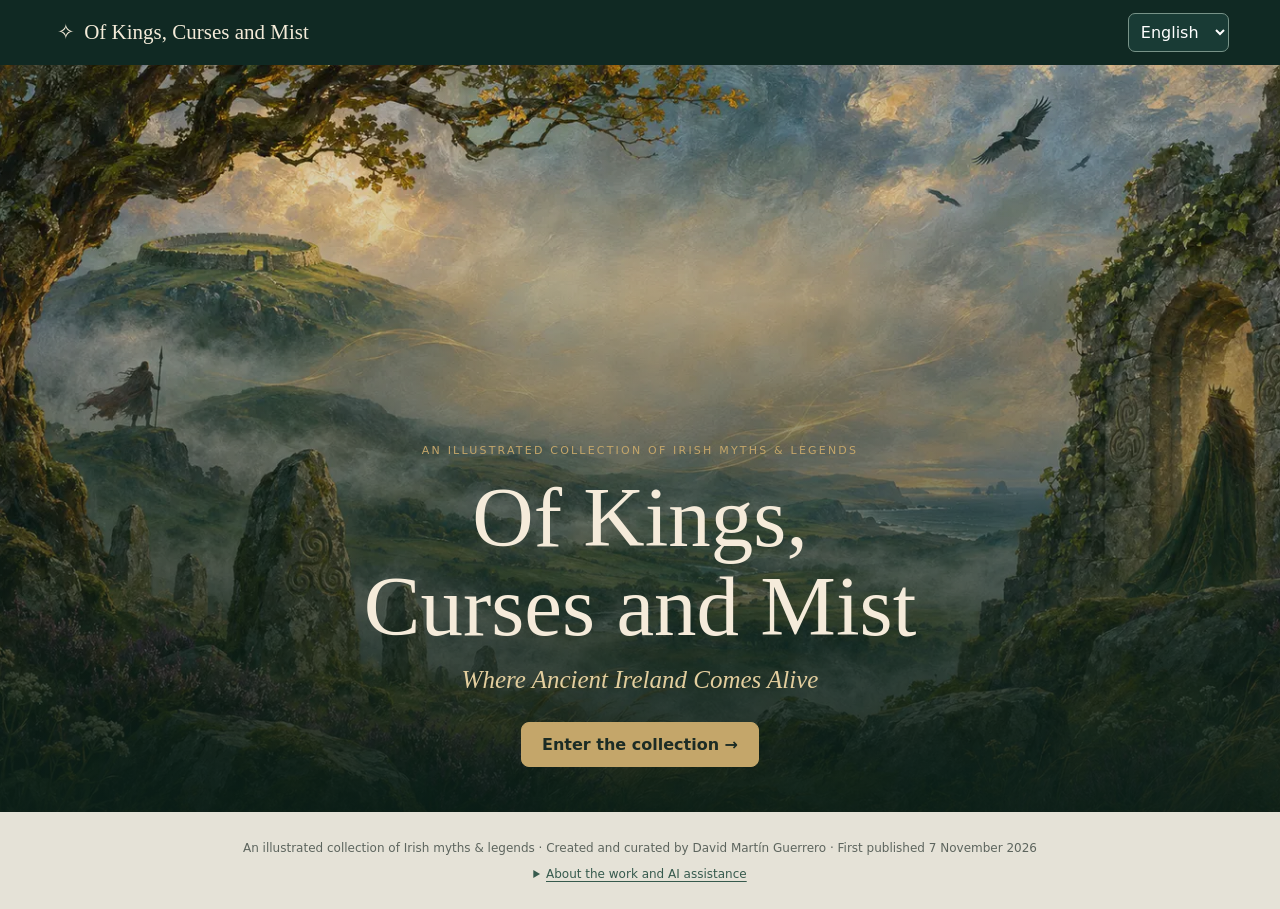
==== index.html @ 431682f1 "Localize collection title and add bilingual authorship and AI credits" ====
<!doctype html>
<html lang="en">
<head>
  <meta charset="utf-8">
  <meta name="viewport" content="width=device-width, initial-scale=1">
  <meta name="theme-color" content="#193b35">
  <meta name="description" content="Of Kings, Curses and Mist — an illustrated bilingual collection of Irish myths and legends.">
  <title>Of Kings, Curses and Mist</title>
  <link rel="stylesheet" href="styles.css">
  <link rel="stylesheet" href="cover.css">
  <link rel="stylesheet" href="reader-enhancements.css">
</head>
<body>
  <header class="site-header">
    <button class="brand" id="homeButton">✧ <span id="brandTitle">Of Kings, Curses and Mist</span></button>
    <div class="header-actions">
      <label for="language" class="sr-only">Language / Idioma</label>
      <select id="language"><option value="en">English</option><option value="es">Español</option></select>
    </div>
  </header>
  <main id="app" tabindex="-1"></main>
  <footer class="site-footer">
    <p><span id="footerCredit">An illustrated collection of Irish myths & legends</span> · <span id="footerAuthor">Created and curated by David Martín Guerrero</span> · <span id="footerDate">First published 7 November 2026</span></p>
    <details class="project-credits">
      <summary id="creditToggle">About the work and AI assistance</summary>
      <p id="creditNote">Original literary retellings of traditional Irish legends, developed and reviewed under the editorial direction of David Martín Guerrero. AI tools have assisted with writing, translation, and the creation of original illustrations. The underlying legends belong to Irish oral and literary tradition.</p>
    </details>
  </footer>
  <script src="main.js" defer></script>
</body>
</html>
---- styles.css ----
:root{--forest:#193b35;--deep:#102923;--gold:#c4a66a;--paper:#f2eadb;--ink:#26342f;--muted:#52665e;--line:#d9cfba;--font-scale:1}*{box-sizing:border-box}body{margin:0;background:#e5e2d7;color:var(--ink);font-family:system-ui,-apple-system,Segoe UI,sans-serif}button,select{font:inherit}button{cursor:pointer}button:focus-visible,select:focus-visible{outline:3px solid #a87824;outline-offset:3px}.sr-only{position:absolute;width:1px;height:1px;overflow:hidden;clip:rect(0,0,0,0)}.site-header{display:flex;justify-content:space-between;align-items:center;padding:13px clamp(16px,4vw,56px);background:var(--deep);color:#f4ebd9;gap:12px}.brand{display:flex;align-items:center;gap:9px;border:0;background:none;color:inherit;font-family:Georgia,serif;font-size:clamp(15px,2vw,21px);text-align:left}.brand:first-letter{color:var(--gold)}.header-actions select{border:1px solid #789388;border-radius:7px;padding:8px;background:var(--forest);color:white}.site-footer{font-size:12px;text-align:center;color:#5d655e;padding:24px}.hero{min-height:min(760px,83vh);display:flex;align-items:flex-end;justify-content:center;padding:45px 20px;background:linear-gradient(0deg,rgba(9,29,23,.94),rgba(9,29,23,.15) 75%),url('assets/children-of-lir-lake.webp') center/cover no-repeat;color:#f5ebda}.hero-content{text-align:center;max-width:770px}.eyebrow{text-transform:uppercase;letter-spacing:.2em;font-size:11px;color:var(--gold)}h1,h2,h3{font-family:Georgia,'Times New Roman',serif;font-weight:500}h1{font-size:clamp(40px,7vw,85px);line-height:1.04;margin:16px 0}h2{font-size:clamp(29px,4vw,46px);margin:12px 0}.hero em{font-family:Georgia,serif;color:#e3ce9e;font-size:clamp(18px,3vw,25px)}.button{background:var(--forest);color:#fff;border:1px solid var(--forest);border-radius:8px;padding:12px 20px;min-height:45px}.button.gold{background:var(--gold);color:#1c2c25;border-color:var(--gold);font-weight:700;margin-top:28px}.button.secondary{background:transparent;color:inherit;border-color:#9a9b89}.button:disabled{opacity:.45;cursor:not-allowed}.library{max-width:1040px;margin:0 auto;padding:55px 22px 80px}.library-intro{max-width:680px;margin-bottom:32px}.book-grid{display:grid;grid-template-columns:repeat(auto-fit,minmax(225px,1fr));gap:24px}.book-card{background:#fffaf0;border:1px solid #d8cfb9;border-radius:12px;overflow:hidden;box-shadow:0 12px 25px #243e3020}.book-card img{width:100%;height:250px;object-fit:cover;display:block}.book-card-content{padding:20px}.book-card p{color:var(--muted);line-height:1.5}.book-card h3{font-size:25px;margin:7px 0}.mini-label{font-size:12px;color:#66756e;letter-spacing:.12em;text-transform:uppercase}.book-card .button{width:100%}.reader-wrap{max-width:1450px;margin:0 auto;padding:18px clamp(12px,2.5vw,32px) 40px}.reader-tools{display:flex;flex-wrap:wrap;gap:9px;align-items:center;justify-content:space-between;margin:0 0 14px}.reader-tools .left,.reader-tools .right{display:flex;align-items:center;gap:8px;flex-wrap:wrap}.tool{background:#fff8eb;border:1px solid #bfb4a2;padding:9px 12px;border-radius:7px;color:#253b32;min-height:40px}.tool[aria-pressed=true]{background:#dce8de;border-color:#477257}.spread{display:grid;grid-template-columns:1fr 1fr;min-height:min(710px,72vh);background:var(--paper);border:1px solid #c5baa5;border-radius:12px;overflow:hidden;box-shadow:0 18px 42px #263a3026;animation:pageappear .25s ease}.page-image{position:relative;min-height:480px;background:#405b4e}.page-image img{width:100%;height:100%;position:absolute;inset:0;object-fit:cover}.image-caption{position:absolute;bottom:0;left:0;right:0;color:#f6eee0;padding:40px 20px 16px;font-family:Georgia,serif;background:linear-gradient(transparent,#142f29b8)}.page-text{padding:clamp(24px,4vw,64px);background:var(--paper);box-shadow:inset 11px 0 19px #ab9d8022;overflow:auto;max-height:74vh}.page-text h2{font-size:clamp(25px,3vw,38px);margin:8px 0 22px}.prose{font-family:Georgia,'Times New Roman',serif;font-size:calc(18px * var(--font-scale));line-height:1.75}.prose p{margin:0 0 1.15em}.folio{color:#897d65;font-size:12px;margin-bottom:14px}.reader-navigation{display:flex;align-items:center;justify-content:space-between;gap:12px;padding:19px 0}.reader-navigation .button{min-width:110px}.page-count{font-size:14px;color:#4d5b54}.reader-wrap.night{--paper:#23322f;--ink:#eee8d8;--line:#485a52;color:#eee8d8}.reader-wrap.night .page-text{color:#eee8d8}.reader-wrap.night .folio{color:#cbb98f}.reader-wrap.night .tool{background:#20342d;color:#f5ebdc;border-color:#779081}.qa{max-width:800px;margin:20px auto;padding:30px;background:#fffaf0;border:1px solid #d9cfb9;border-radius:12px}.question{border:0;border-top:1px solid #e0d8ca;margin:22px 0;padding:20px 0 0}.question legend{font-family:Georgia,serif;font-size:20px;padding-right:8px}.choice{display:block;margin:12px 0;padding:12px;border:1px solid #d0c7b5;border-radius:8px}.choice:has(input:checked){background:#e4ece3;border-color:#6c927a}.feedback{min-height:1.5em;color:#335c46;font-weight:600}.qa aside{background:#f0ebdd;padding:20px;border-left:4px solid var(--gold);line-height:1.6;margin-top:30px}.qa .button{margin:18px 0}.status{font-size:13px;color:var(--muted)}@keyframes pageappear{from{opacity:.65;transform:translateX(8px)}to{opacity:1;transform:translateX(0)}}@media(max-width:750px){.spread{grid-template-columns:1fr}.page-image{min-height:230px;max-height:40vh}.page-text{max-height:none;overflow:visible;padding:28px 24px}.reader-navigation .button{min-width:80px}.hero{min-height:70vh}.book-card img{height:200px}}@media(prefers-reduced-motion:reduce){.spread{animation:none}*{scroll-behavior:auto!important}}
---- cover.css ----
/* The collection-wide cover is independent of the reader's page layout. */
.hero {
  background: linear-gradient(0deg, rgba(9,29,23,.92), rgba(9,29,23,.14) 80%),
    url('assets/collection-cover.webp') center / cover no-repeat;
}
---- reader-enhancements.css ----
/* Complete scene illustration, with a subdued soft-focus extension behind it. */
.page-image { isolation: isolate; overflow: hidden; background: #53675f; }
.page-image::before {
  content: "";
  position: absolute;
  inset: -22px;
  background-image: var(--scene-image);
  background-position: center;
  background-size: cover;
  filter: blur(20px) brightness(.68);
  z-index: -1;
}
.page-image img {
  object-fit: contain;
  z-index: 0;
}
.image-caption { z-index: 1; }

/* Gentle page-turn cue, shared by buttons and horizontal touch gestures. */
.spread { perspective: 1500px; touch-action: pan-y; }
.reader-wrap[data-turn="next"] .spread { animation: turn-next .36s ease-out both; }
.reader-wrap[data-turn="prev"] .spread { animation: turn-prev .36s ease-out both; }
@keyframes turn-next {
  from { opacity: .58; transform: rotateY(-8deg) translateX(15px); }
  to { opacity: 1; transform: rotateY(0) translateX(0); }
}
@keyframes turn-prev {
  from { opacity: .58; transform: rotateY(8deg) translateX(-15px); }
  to { opacity: 1; transform: rotateY(0) translateX(0); }
}
@media (prefers-reduced-motion: reduce) {
  .reader-wrap[data-turn] .spread { animation: none; }
}

/* Compact, bilingual editorial credits without distracting from the book. */
.site-footer p { margin: .4em 0; }
.project-credits { max-width: 760px; margin: 10px auto 0; line-height: 1.65; }
.project-credits summary { cursor: pointer; color: #365a4d; text-decoration: underline; text-underline-offset: 3px; }
.project-credits summary:focus-visible { outline: 3px solid #a87824; outline-offset: 3px; }
.project-credits p { padding: 4px 18px 10px; }
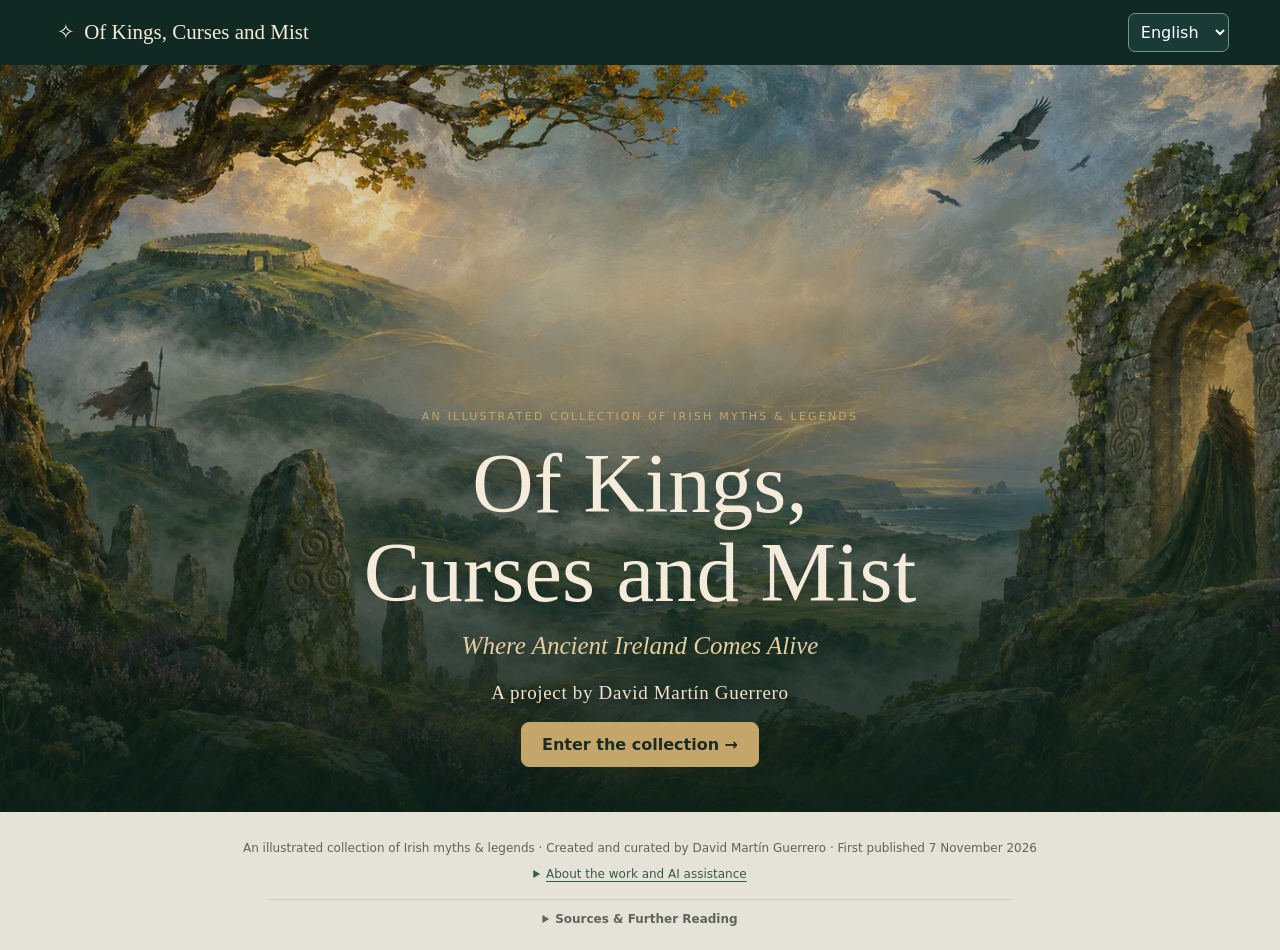
==== commit 7832b562: "Add bilingual per-legend sources and further reading section" ====
--- a/index.html
+++ b/index.html
@@ -25,6 +25,22 @@
       <summary id="creditToggle">About the work and AI assistance</summary>
       <p id="creditNote">Original literary retellings of traditional Irish legends, developed and reviewed under the editorial direction of David Martín Guerrero. AI tools have assisted with writing, translation, and the creation of original illustrations. The underlying legends belong to Irish oral and literary tradition.</p>
     </details>
+    <details class="bibliography" id="bibliography">
+      <summary id="bibliographyTitle">Sources & Further Reading</summary>
+      <div class="bibliography-content">
+        <h3 id="bibliographyStory">The Children of Lir</h3>
+        <h4 id="bibliographySources">Sources</h4>
+        <ul>
+          <li><a href="https://celt.ucc.ie/published/T300014.html" target="_blank" rel="noopener">University College Cork — CELT: <cite>The Fate of the Children of Lir</cite></a></li>
+          <li><a href="https://www.askaboutireland.ie/reading-room/environment-geography/physical-landscape/lakelands-of-westmeath/lough-derravaragh/the-children-of-lir/" target="_blank" rel="noopener">Ask About Ireland — <cite>The Children of Lir</cite> (Lough Derravaragh)</a></li>
+        </ul>
+        <h4 id="bibliographyReading">Further reading</h4>
+        <ul>
+          <li><a href="https://www.tcd.ie/library/exhibitions/wild-waves/irish_myths.php" target="_blank" rel="noopener">Trinity College Dublin — <cite>Upon the Wild Waves: Irish Myths</cite></a></li>
+        </ul>
+        <p id="bibliographyNote">These references provide historical and cultural context. Both versions of the story are original retellings, not reproductions of these texts.</p>
+      </div>
+    </details>
   </footer>
   <script src="main.js" defer></script>
 </body>
--- a/styles.css
+++ b/styles.css
@@ -1 +1,10 @@
 :root{--forest:#193b35;--deep:#102923;--gold:#c4a66a;--paper:#f2eadb;--ink:#26342f;--muted:#52665e;--line:#d9cfba;--font-scale:1}*{box-sizing:border-box}body{margin:0;background:#e5e2d7;color:var(--ink);font-family:system-ui,-apple-system,Segoe UI,sans-serif}button,select{font:inherit}button{cursor:pointer}button:focus-visible,select:focus-visible{outline:3px solid #a87824;outline-offset:3px}.sr-only{position:absolute;width:1px;height:1px;overflow:hidden;clip:rect(0,0,0,0)}.site-header{display:flex;justify-content:space-between;align-items:center;padding:13px clamp(16px,4vw,56px);background:var(--deep);color:#f4ebd9;gap:12px}.brand{display:flex;align-items:center;gap:9px;border:0;background:none;color:inherit;font-family:Georgia,serif;font-size:clamp(15px,2vw,21px);text-align:left}.brand:first-letter{color:var(--gold)}.header-actions select{border:1px solid #789388;border-radius:7px;padding:8px;background:var(--forest);color:white}.site-footer{font-size:12px;text-align:center;color:#5d655e;padding:24px}.hero{min-height:min(760px,83vh);display:flex;align-items:flex-end;justify-content:center;padding:45px 20px;background:linear-gradient(0deg,rgba(9,29,23,.94),rgba(9,29,23,.15) 75%),url('assets/children-of-lir-lake.webp') center/cover no-repeat;color:#f5ebda}.hero-content{text-align:center;max-width:770px}.eyebrow{text-transform:uppercase;letter-spacing:.2em;font-size:11px;color:var(--gold)}h1,h2,h3{font-family:Georgia,'Times New Roman',serif;font-weight:500}h1{font-size:clamp(40px,7vw,85px);line-height:1.04;margin:16px 0}h2{font-size:clamp(29px,4vw,46px);margin:12px 0}.hero em{font-family:Georgia,serif;color:#e3ce9e;font-size:clamp(18px,3vw,25px)}.button{background:var(--forest);color:#fff;border:1px solid var(--forest);border-radius:8px;padding:12px 20px;min-height:45px}.button.gold{background:var(--gold);color:#1c2c25;border-color:var(--gold);font-weight:700;margin-top:28px}.button.secondary{background:transparent;color:inherit;border-color:#9a9b89}.button:disabled{opacity:.45;cursor:not-allowed}.library{max-width:1040px;margin:0 auto;padding:55px 22px 80px}.library-intro{max-width:680px;margin-bottom:32px}.book-grid{display:grid;grid-template-columns:repeat(auto-fit,minmax(225px,1fr));gap:24px}.book-card{background:#fffaf0;border:1px solid #d8cfb9;border-radius:12px;overflow:hidden;box-shadow:0 12px 25px #243e3020}.book-card img{width:100%;height:250px;object-fit:cover;display:block}.book-card-content{padding:20px}.book-card p{color:var(--muted);line-height:1.5}.book-card h3{font-size:25px;margin:7px 0}.mini-label{font-size:12px;color:#66756e;letter-spacing:.12em;text-transform:uppercase}.book-card .button{width:100%}.reader-wrap{max-width:1450px;margin:0 auto;padding:18px clamp(12px,2.5vw,32px) 40px}.reader-tools{display:flex;flex-wrap:wrap;gap:9px;align-items:center;justify-content:space-between;margin:0 0 14px}.reader-tools .left,.reader-tools .right{display:flex;align-items:center;gap:8px;flex-wrap:wrap}.tool{background:#fff8eb;border:1px solid #bfb4a2;padding:9px 12px;border-radius:7px;color:#253b32;min-height:40px}.tool[aria-pressed=true]{background:#dce8de;border-color:#477257}.spread{display:grid;grid-template-columns:1fr 1fr;min-height:min(710px,72vh);background:var(--paper);border:1px solid #c5baa5;border-radius:12px;overflow:hidden;box-shadow:0 18px 42px #263a3026;animation:pageappear .25s ease}.page-image{position:relative;min-height:480px;background:#405b4e}.page-image img{width:100%;height:100%;position:absolute;inset:0;object-fit:cover}.image-caption{position:absolute;bottom:0;left:0;right:0;color:#f6eee0;padding:40px 20px 16px;font-family:Georgia,serif;background:linear-gradient(transparent,#142f29b8)}.page-text{padding:clamp(24px,4vw,64px);background:var(--paper);box-shadow:inset 11px 0 19px #ab9d8022;overflow:auto;max-height:74vh}.page-text h2{font-size:clamp(25px,3vw,38px);margin:8px 0 22px}.prose{font-family:Georgia,'Times New Roman',serif;font-size:calc(18px * var(--font-scale));line-height:1.75}.prose p{margin:0 0 1.15em}.folio{color:#897d65;font-size:12px;margin-bottom:14px}.reader-navigation{display:flex;align-items:center;justify-content:space-between;gap:12px;padding:19px 0}.reader-navigation .button{min-width:110px}.page-count{font-size:14px;color:#4d5b54}.reader-wrap.night{--paper:#23322f;--ink:#eee8d8;--line:#485a52;color:#eee8d8}.reader-wrap.night .page-text{color:#eee8d8}.reader-wrap.night .folio{color:#cbb98f}.reader-wrap.night .tool{background:#20342d;color:#f5ebdc;border-color:#779081}.qa{max-width:800px;margin:20px auto;padding:30px;background:#fffaf0;border:1px solid #d9cfb9;border-radius:12px}.question{border:0;border-top:1px solid #e0d8ca;margin:22px 0;padding:20px 0 0}.question legend{font-family:Georgia,serif;font-size:20px;padding-right:8px}.choice{display:block;margin:12px 0;padding:12px;border:1px solid #d0c7b5;border-radius:8px}.choice:has(input:checked){background:#e4ece3;border-color:#6c927a}.feedback{min-height:1.5em;color:#335c46;font-weight:600}.qa aside{background:#f0ebdd;padding:20px;border-left:4px solid var(--gold);line-height:1.6;margin-top:30px}.qa .button{margin:18px 0}.status{font-size:13px;color:var(--muted)}@keyframes pageappear{from{opacity:.65;transform:translateX(8px)}to{opacity:1;transform:translateX(0)}}@media(max-width:750px){.spread{grid-template-columns:1fr}.page-image{min-height:230px;max-height:40vh}.page-text{max-height:none;overflow:visible;padding:28px 24px}.reader-navigation .button{min-width:80px}.hero{min-height:70vh}.book-card img{height:200px}}@media(prefers-reduced-motion:reduce){.spread{animation:none}*{scroll-behavior:auto!important}}
+
+/* Cultural reading page after the legend */
+.beyond-legend{margin:38px auto 18px;padding:clamp(22px,4vw,48px);max-width:790px;background:#faf4e6;border:1px solid #d9c8a3;box-shadow:0 12px 30px #322b1b14;color:#2d342d;line-height:1.75}.beyond-legend h2{font:clamp(30px,4vw,44px) Georgia,serif;margin:5px 0 10px;color:#254c42}.beyond-legend h3{font:23px Georgia,serif;color:#355e51;margin:22px 0 5px}.beyond-legend p{margin:7px 0}.beyond-eyebrow{font-size:12px;letter-spacing:.12em;text-transform:uppercase;color:#776a50}.beyond-lead{font-family:Georgia,serif;font-style:italic;font-size:19px;border-bottom:1px solid #d7c7a8;padding-bottom:19px}.beyond-source{font-size:13px;border-top:1px solid #d7c7a8;padding-top:15px;margin-top:25px!important}.beyond-source a{color:#315c53}
+
+/* Headings in the final Beyond the Legend book page */
+.page-text .cultural-note{margin:0 0 1.1em}.page-text .cultural-note h3{font-family:Georgia,'Times New Roman',serif;font-size:calc(19px * var(--font-scale));line-height:1.25;color:#386c5d;margin:0 0 .3em;font-weight:700}.page-text .cultural-note p{margin:0;font-size:calc(16px * var(--font-scale));line-height:1.55}.reader-wrap.night .cultural-note h3{color:#d7bd86}
+
+/* Collapsible per-legend sources and optional further reading */
+.bibliography{max-width:740px;margin:14px auto 0;text-align:left;border-top:1px solid #b5ae9670;padding-top:12px}.bibliography summary{cursor:pointer;font-weight:600;text-align:center}.bibliography-content{padding:12px 16px 3px;line-height:1.6}.bibliography-content h3{font:22px Georgia,serif;margin:12px 0 8px}.bibliography-content h4{font-size:16px;margin:14px 0 4px}.bibliography-content ul{margin:6px 0 10px;padding-left:24px}.bibliography-content li{margin:7px 0}.bibliography-content a{text-decoration:underline;text-underline-offset:2px}.bibliography-content p{font-size:13px;line-height:1.6}
--- a/cover.css
+++ b/cover.css
@@ -3,3 +3,13 @@
   background: linear-gradient(0deg, rgba(9,29,23,.92), rgba(9,29,23,.14) 80%),
     url('assets/collection-cover.webp') center / cover no-repeat;
 }
+.hero-byline {
+  margin: 22px 0 0;
+  color: #f0e3c8;
+  font-family: Georgia, 'Times New Roman', serif;
+  font-size: clamp(14px, 1.6vw, 19px);
+  letter-spacing: .035em;
+  text-shadow: 0 1px 8px rgba(0,0,0,.55);
+}
+.hero-byline strong { font-weight: 500; }
+.hero-byline + .button.gold { margin-top: 18px; }
